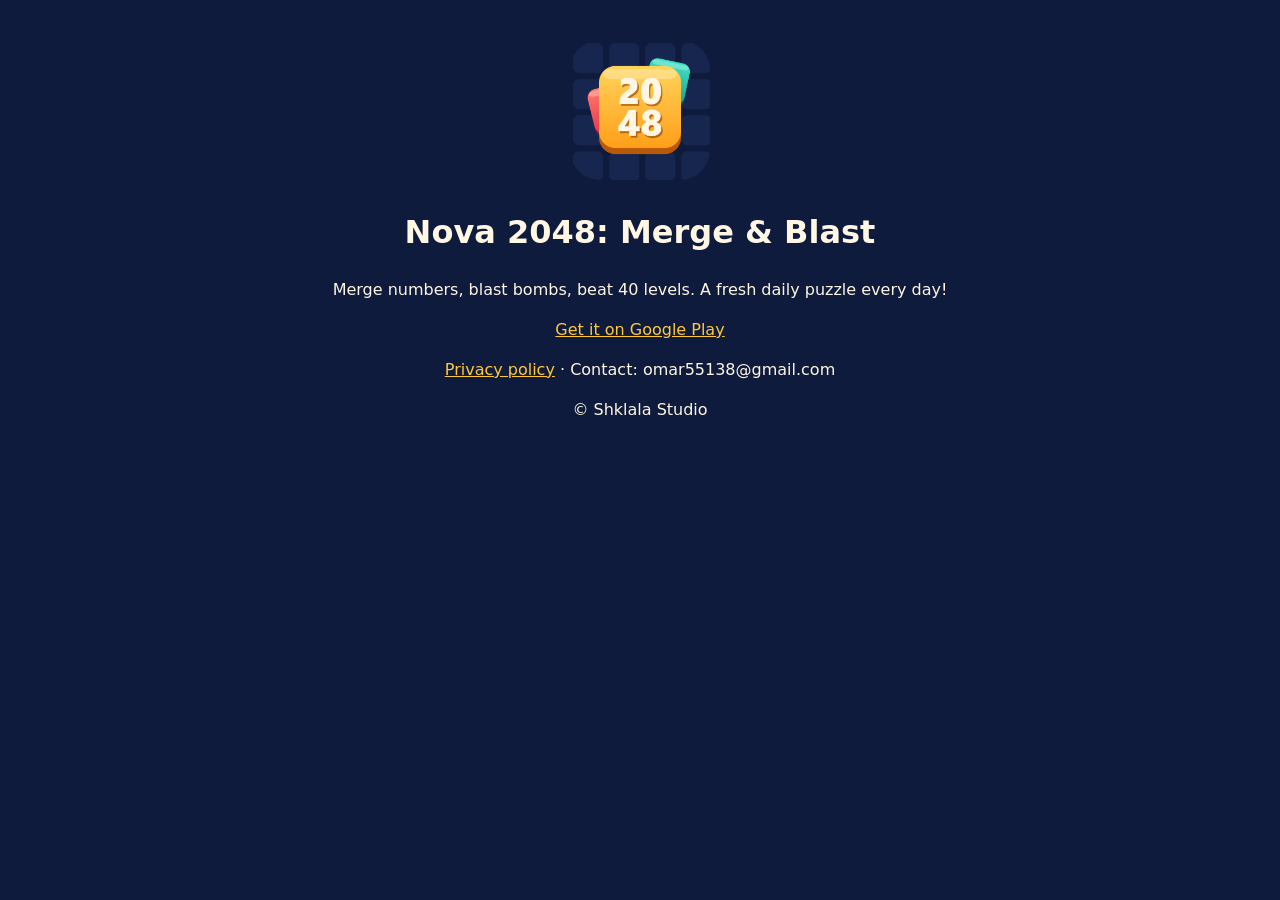
==== nova2048/index.html @ 2e2c461c "Shklala Studio site: app-ads.txt, Nova 2048 page, privacy policy" ====
<!doctype html><html lang="en"><head><meta charset="utf-8"><meta name="viewport" content="width=device-width,initial-scale=1"><title>Nova 2048 – Shklala Studio</title>
<style>body{margin:0;font:16px/1.5 system-ui,sans-serif;background:#0f1b3d;color:#fff6e3;text-align:center;padding:40px 16px}img{width:140px;border-radius:30px}a{color:#ffc83d}</style></head>
<body><img src="icon.png" alt="Nova 2048"><h1>Nova 2048: Merge &amp; Blast</h1><p>Merge numbers, blast bombs, beat 40 levels. A fresh daily puzzle every day!</p>
<p><a href="https://play.google.com/store/apps/details?id=com.shklala.nova2048">Get it on Google Play</a></p>
<p><a href="privacy.html">Privacy policy</a> · Contact: omar55138@gmail.com</p><p>© Shklala Studio</p></body></html>
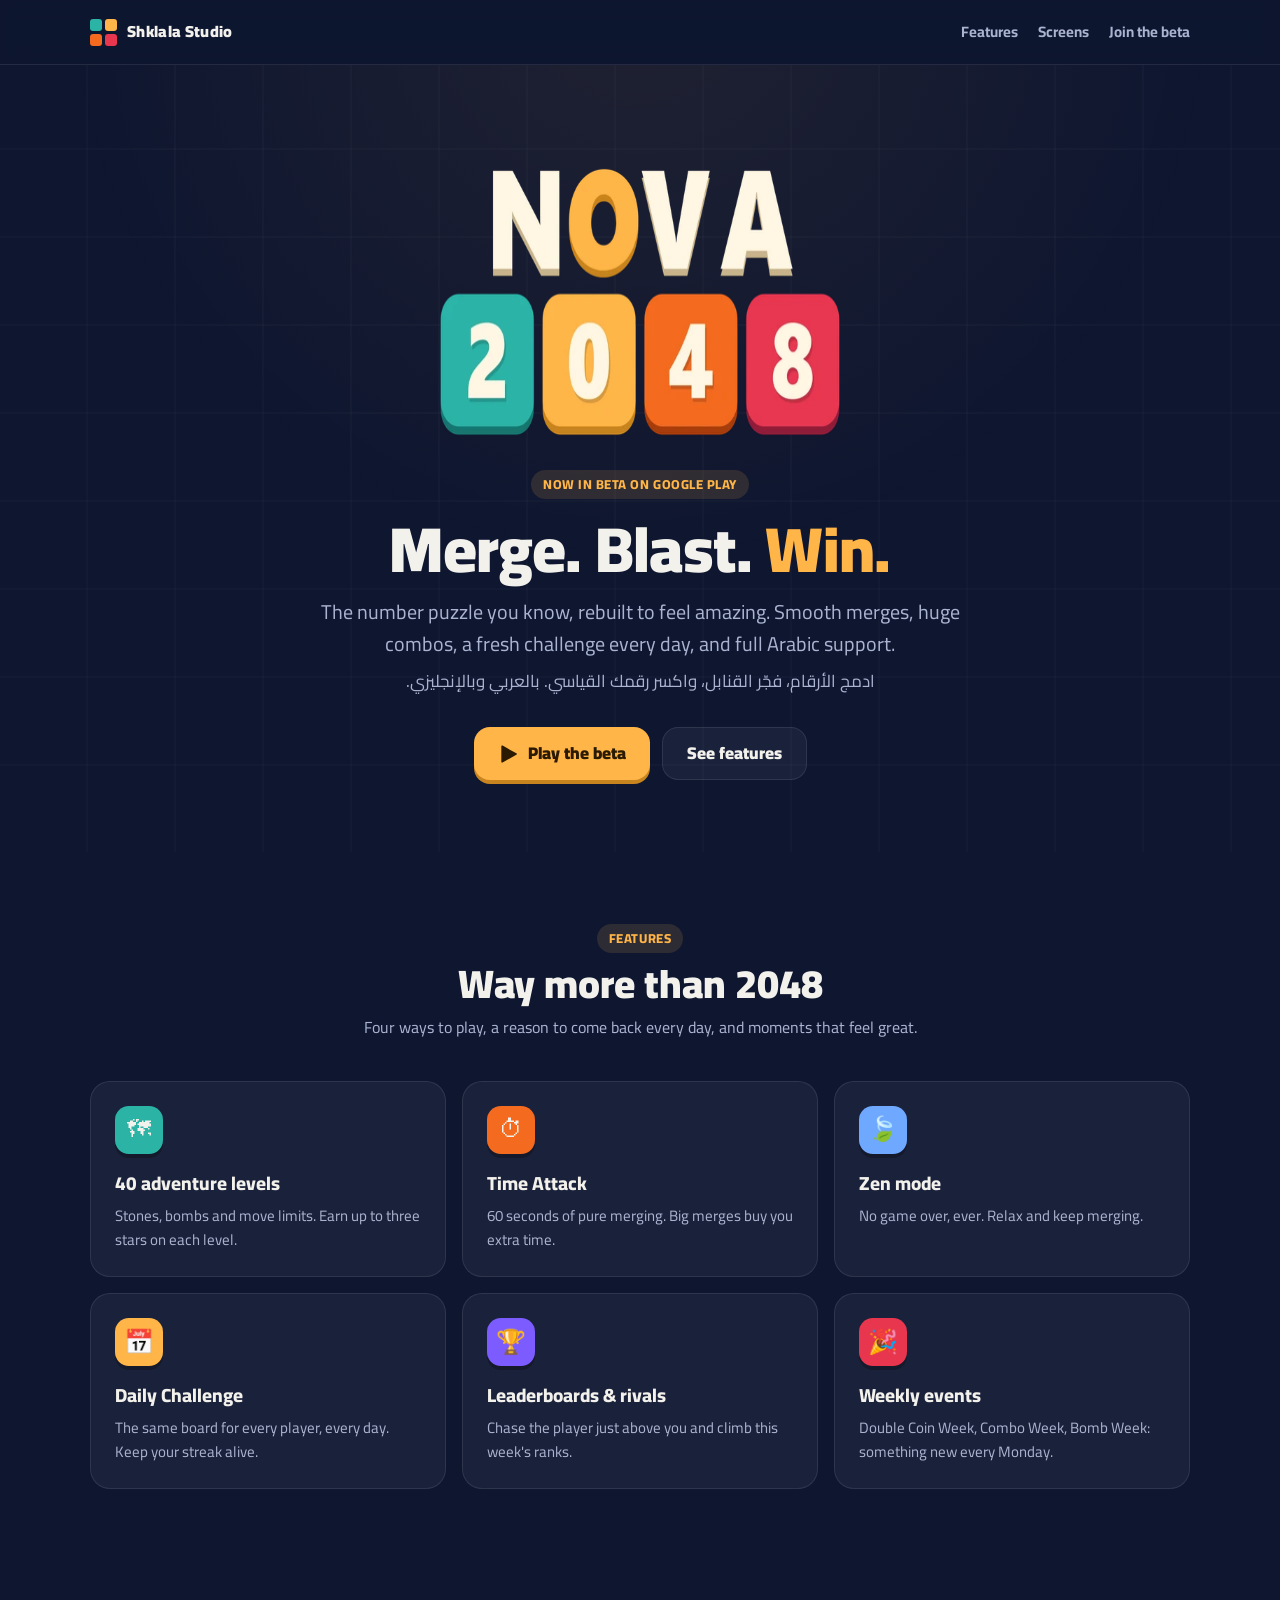
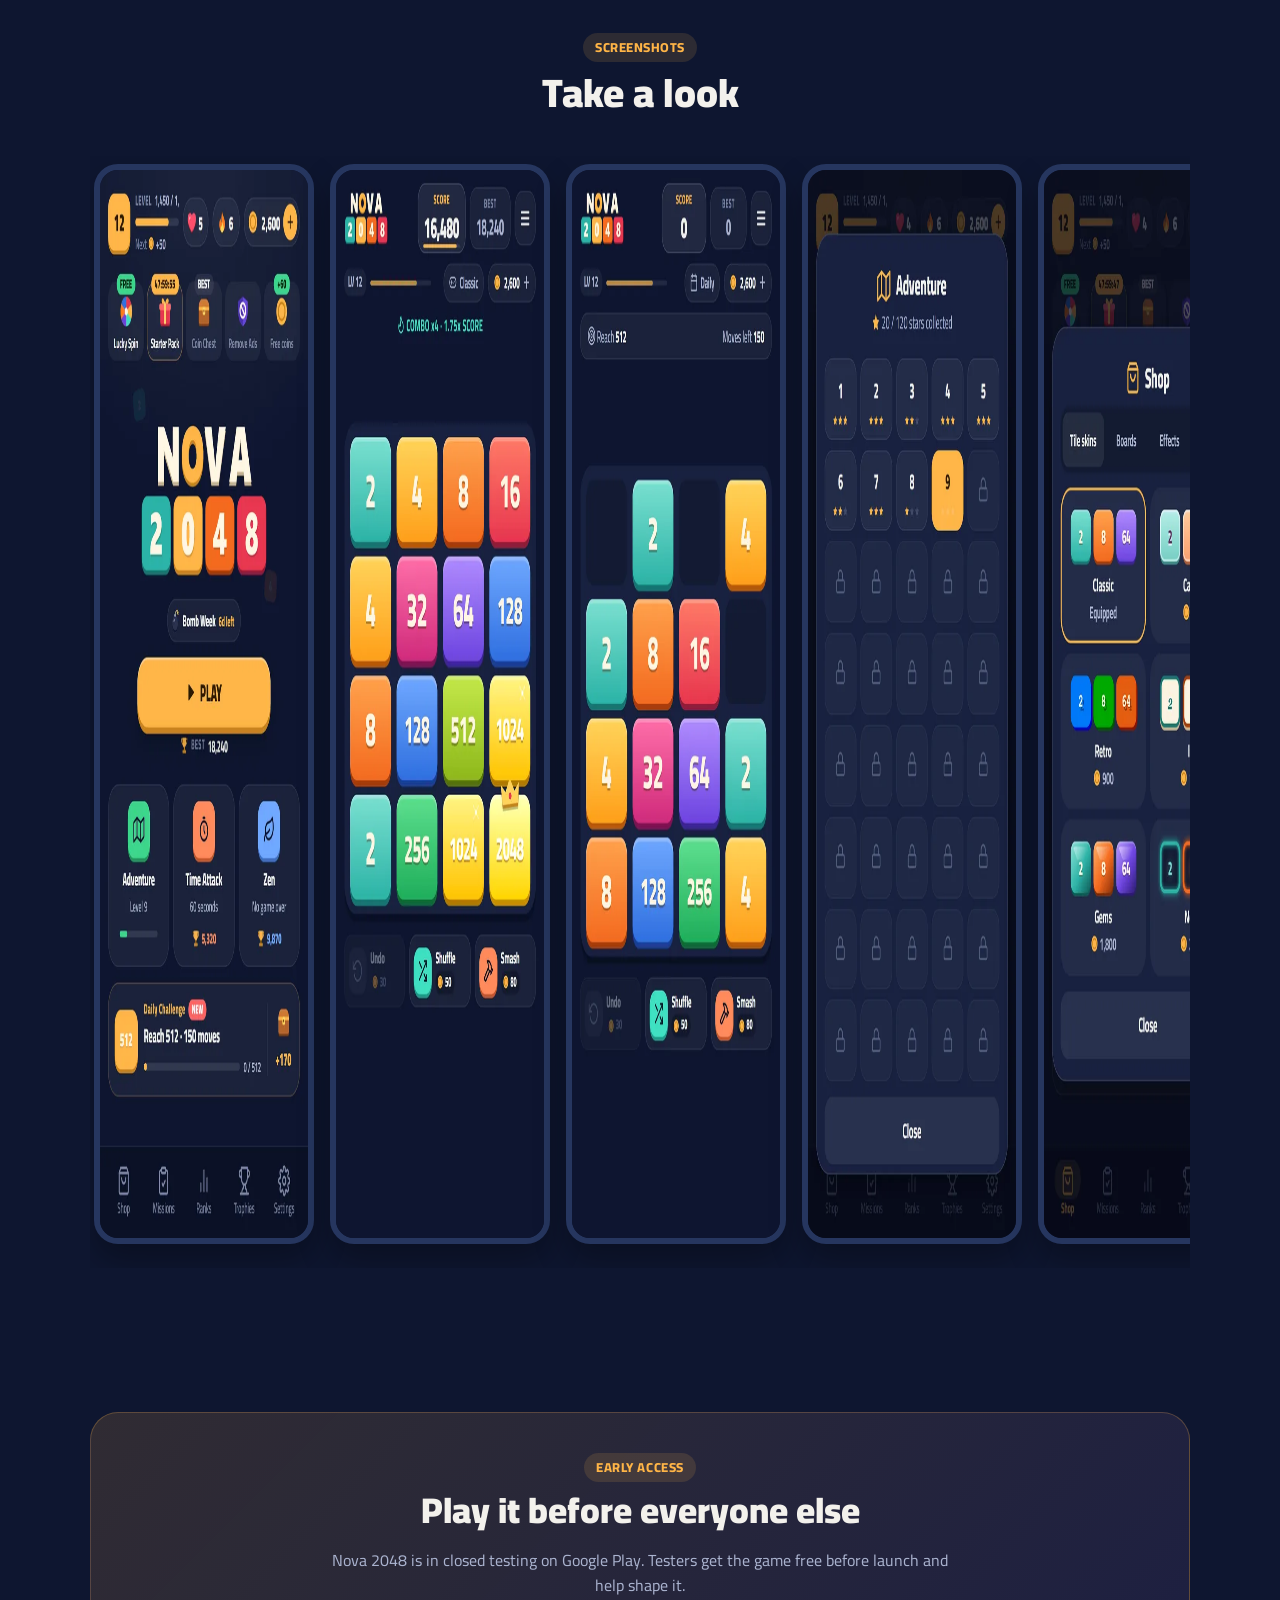
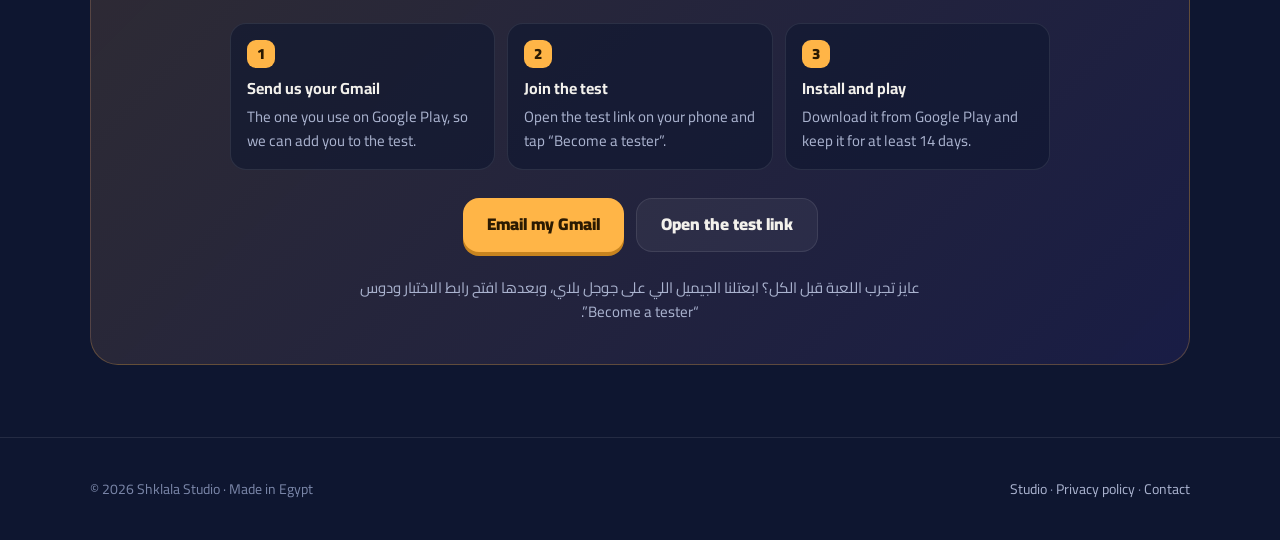
==== commit ae667aca: "Redesign studio site and Nova 2048 page New shared stylesheet in the game's palette, studio landing " ====
--- a/nova2048/index.html
+++ b/nova2048/index.html
@@ -1,5 +1,84 @@
-<!doctype html><html lang="en"><head><meta charset="utf-8"><meta name="viewport" content="width=device-width,initial-scale=1"><title>Nova 2048 – Shklala Studio</title>
-<style>body{margin:0;font:16px/1.5 system-ui,sans-serif;background:#0f1b3d;color:#fff6e3;text-align:center;padding:40px 16px}img{width:140px;border-radius:30px}a{color:#ffc83d}</style></head>
-<body><img src="icon.png" alt="Nova 2048"><h1>Nova 2048: Merge &amp; Blast</h1><p>Merge numbers, blast bombs, beat 40 levels. A fresh daily puzzle every day!</p>
-<p><a href="https://play.google.com/store/apps/details?id=com.shklala.nova2048">Get it on Google Play</a></p>
-<p><a href="privacy.html">Privacy policy</a> · Contact: omar55138@gmail.com</p><p>© Shklala Studio</p></body></html>
+<!doctype html>
+<html lang="en">
+<head>
+<meta charset="utf-8">
+<meta name="viewport" content="width=device-width,initial-scale=1">
+<title>Nova 2048: Merge Puzzle | Shklala Studio</title>
+<meta name="description" content="Nova 2048 is a bright, satisfying merge puzzle: smooth combos, a daily challenge, 40 adventure levels, weekly events and full Arabic support. Join the beta on Google Play.">
+<meta property="og:title" content="Nova 2048: Merge Puzzle">
+<meta property="og:description" content="Merge tiles, blast bombs and climb the ranks. Join the beta on Google Play.">
+<meta property="og:image" content="https://shklala.github.io/assets/nova-feature.png">
+<meta name="theme-color" content="#0e1630">
+<link rel="icon" href="icon.png">
+<link rel="preconnect" href="https://fonts.googleapis.com"><link rel="preconnect" href="https://fonts.gstatic.com" crossorigin>
+<link href="https://fonts.googleapis.com/css2?family=Cairo:wght@400;600;700;800;900&display=swap" rel="stylesheet">
+<link rel="stylesheet" href="../assets/site.css">
+</head>
+<body>
+<header class="top"><div class="wrap">
+  <a class="brand" href="../"><span class="mark"><i></i><i></i><i></i><i></i></span>Shklala Studio</a>
+  <nav class="nav"><a href="#features">Features</a><a href="#screens">Screens</a><a href="#beta">Join the beta</a></nav>
+</div></header>
+
+<main>
+  <div class="hero grid-bg"><div class="wrap">
+    <img src="../assets/nova-logo.webp" alt="Nova 2048" width="600" height="305" style="width:min(420px,86%);margin:0 auto 20px">
+    <span class="badge">NOW IN BETA ON GOOGLE PLAY</span>
+    <h1>Merge. Blast. <em>Win.</em></h1>
+    <p class="lead">The number puzzle you know, rebuilt to feel amazing. Smooth merges, huge combos, a fresh challenge every day, and full Arabic support.</p>
+    <p class="lead ar" dir="rtl" lang="ar" style="margin-top:8px;font-size:17px">ادمج الأرقام، فجّر القنابل، واكسر رقمك القياسي. بالعربي وبالإنجليزي.</p>
+    <div class="cta-row">
+      <a class="btn" href="#beta"><svg viewBox="0 0 24 24" fill="currentColor" aria-hidden="true"><path d="M4 2.8v18.4a1 1 0 0 0 1.5.86L22 12.9a1 1 0 0 0 0-1.72L5.5 1.94A1 1 0 0 0 4 2.8z"/></svg>Play the beta</a>
+      <a class="btn alt" href="#features">See features</a>
+    </div>
+  </div></div>
+
+  <section id="features"><div class="wrap">
+    <div class="sec-head"><span class="badge">FEATURES</span><h2>Way more than 2048</h2><p>Four ways to play, a reason to come back every day, and moments that feel great.</p></div>
+    <div class="features">
+      <div class="feat"><div class="ic" style="background:var(--teal)">🗺</div><h3>40 adventure levels</h3><p>Stones, bombs and move limits. Earn up to three stars on each level.</p></div>
+      <div class="feat"><div class="ic" style="background:var(--orange)">⏱</div><h3>Time Attack</h3><p>60 seconds of pure merging. Big merges buy you extra time.</p></div>
+      <div class="feat"><div class="ic" style="background:#6fa8ff">🍃</div><h3>Zen mode</h3><p>No game over, ever. Relax and keep merging.</p></div>
+      <div class="feat"><div class="ic" style="background:var(--accent)">📅</div><h3>Daily Challenge</h3><p>The same board for every player, every day. Keep your streak alive.</p></div>
+      <div class="feat"><div class="ic" style="background:var(--violet)">🏆</div><h3>Leaderboards &amp; rivals</h3><p>Chase the player just above you and climb this week's ranks.</p></div>
+      <div class="feat"><div class="ic" style="background:var(--red)">🎉</div><h3>Weekly events</h3><p>Double Coin Week, Combo Week, Bomb Week: something new every Monday.</p></div>
+    </div>
+  </div></section>
+
+  <section id="screens"><div class="wrap">
+    <div class="sec-head"><span class="badge">SCREENSHOTS</span><h2>Take a look</h2></div>
+    <div class="shots">
+      <img src="shots/01-home.webp" alt="Home screen with level, rewards and game modes" loading="lazy" width="540" height="1080">
+      <img src="shots/02-gameplay.webp" alt="Gameplay with a big combo" loading="lazy" width="540" height="1080">
+      <img src="shots/03-daily.webp" alt="Daily Challenge" loading="lazy" width="540" height="1080">
+      <img src="shots/04-adventure.webp" alt="Adventure level map" loading="lazy" width="540" height="1080">
+      <img src="shots/05-effects.webp" alt="Tile skins shop" loading="lazy" width="540" height="1080">
+      <img src="shots/06-arabic.webp" alt="Home screen in Arabic" loading="lazy" width="540" height="1080">
+    </div>
+  </div></section>
+
+  <section id="beta"><div class="wrap">
+    <div class="panel">
+      <span class="badge">EARLY ACCESS</span>
+      <h2>Play it before everyone else</h2>
+      <p>Nova 2048 is in closed testing on Google Play. Testers get the game free before launch and help shape it.</p>
+      <div class="steps">
+        <div><span class="n">1</span><b>Send us your Gmail</b>The one you use on Google Play, so we can add you to the test.</div>
+        <div><span class="n">2</span><b>Join the test</b>Open the test link on your phone and tap “Become a tester”.</div>
+        <div><span class="n">3</span><b>Install and play</b>Download it from Google Play and keep it for at least 14 days.</div>
+      </div>
+      <div class="cta-row" style="display:flex;flex-wrap:wrap;gap:12px;justify-content:center">
+        <a class="btn" href="mailto:omar55138@gmail.com?subject=Nova%202048%20beta%20tester&body=Hi!%20Please%20add%20me%20to%20the%20Nova%202048%20test.%20My%20Google%20Play%20Gmail%20is%3A%20">Email my Gmail</a>
+        <a class="btn alt" href="https://play.google.com/apps/testing/com.shklala.nova2048">Open the test link</a>
+      </div>
+      <p class="ar" dir="rtl" lang="ar" style="margin:24px auto 0;font-size:15px">عايز تجرب اللعبة قبل الكل؟ ابعتلنا الجيميل اللي على جوجل بلاي، وبعدها افتح رابط الاختبار ودوس “Become a tester”.</p>
+    </div>
+  </div></section>
+</main>
+
+<footer><div class="wrap">
+  <span>© 2026 Shklala Studio · Made in Egypt</span>
+  <span><a href="../">Studio</a> · <a href="privacy.html">Privacy policy</a> · <a href="mailto:omar55138@gmail.com">Contact</a></span>
+</div></footer>
+</body>
+</html>
--- a/assets/site.css
+++ b/assets/site.css
@@ -0,0 +1,115 @@
+/* Shklala Studio — shared styles. Same palette as Nova 2048: midnight board, cream text, amber accent, tile colours. */
+:root{
+  --bg:#0e1630; --bg2:#17213f; --surface:rgba(255,255,255,.05); --line:rgba(255,255,255,.09);
+  --text:#f3f1ec; --text-2:#aab3cf; --text-3:#7a86a8; --accent:#ffb547; --accent-lip:#c8841f; --ink:#2b1a02;
+  --teal:#2bb3a6; --orange:#f46a1f; --red:#e8364f; --violet:#7c5cff;
+  --r:20px; --font:"Cairo",system-ui,-apple-system,"Segoe UI",Roboto,sans-serif;
+}
+*{box-sizing:border-box}
+html{scroll-behavior:smooth}
+body{margin:0;font:16px/1.6 var(--font);color:var(--text);background:var(--bg);-webkit-font-smoothing:antialiased}
+a{color:var(--accent);text-decoration:none}
+a:hover{text-decoration:underline}
+img{max-width:100%;display:block}
+.wrap{width:min(1100px,100% - 32px);margin-inline:auto}
+
+/* faint board grid behind the hero */
+.grid-bg{position:relative;overflow:hidden}
+.grid-bg::before{content:"";position:absolute;inset:0;pointer-events:none;opacity:.55;
+  background:radial-gradient(circle at 50% -10%,rgba(255,181,71,.14),transparent 55%),
+    repeating-linear-gradient(0deg,transparent 0 86px,rgba(255,255,255,.035) 86px 88px),
+    repeating-linear-gradient(90deg,transparent 0 86px,rgba(255,255,255,.035) 86px 88px)}
+.grid-bg>*{position:relative}
+
+/* header */
+.top{position:sticky;top:0;z-index:10;background:rgba(14,22,48,.82);backdrop-filter:blur(10px);border-bottom:1px solid var(--line)}
+.top .wrap{display:flex;align-items:center;gap:16px;min-height:64px}
+.brand{display:flex;align-items:center;gap:10px;color:var(--text);font-weight:900;letter-spacing:.02em}
+.brand:hover{text-decoration:none}
+.mark{display:grid;grid-template-columns:repeat(2,12px);gap:3px}
+.mark i{width:12px;height:12px;border-radius:3px;display:block}
+.mark i:nth-child(1){background:var(--teal)}.mark i:nth-child(2){background:var(--accent)}
+.mark i:nth-child(3){background:var(--orange)}.mark i:nth-child(4){background:var(--red)}
+.nav{margin-inline-start:auto;display:flex;gap:20px;font-weight:700;font-size:15px}
+.nav a{color:var(--text-2)}
+.nav a:hover{color:var(--text);text-decoration:none}
+
+/* buttons */
+.btn{display:inline-flex;align-items:center;justify-content:center;gap:10px;min-height:52px;padding:12px 24px;border-radius:16px;
+  background:var(--accent);color:var(--ink);font-weight:900;font-size:17px;box-shadow:0 4px 0 var(--accent-lip);transition:transform .1s,box-shadow .1s}
+.btn:hover{text-decoration:none;transform:translateY(-1px)}
+.btn:active{transform:translateY(3px);box-shadow:0 1px 0 var(--accent-lip)}
+.btn.alt{background:var(--surface);color:var(--text);border:1px solid var(--line);box-shadow:none}
+.btn svg{width:20px;height:20px}
+.badge{display:inline-flex;align-items:center;gap:6px;padding:4px 12px;border-radius:999px;background:rgba(255,181,71,.13);color:var(--accent);font-weight:800;font-size:13px;letter-spacing:.04em}
+
+/* hero */
+.hero{padding:80px 0 72px;text-align:center}
+.hero h1{margin:16px 0 12px;font-size:clamp(36px,6vw,64px);line-height:1.08;font-weight:900;letter-spacing:-.01em}
+.hero h1 em{font-style:normal;color:var(--accent)}
+.hero p.lead{margin:0 auto;max-width:640px;font-size:clamp(17px,2.2vw,20px);color:var(--text-2)}
+.hero .cta-row{display:flex;flex-wrap:wrap;justify-content:center;gap:12px;margin-top:32px}
+.tiles{display:flex;justify-content:center;gap:12px;margin:0 auto 24px}
+.tiles span{display:grid;place-items:center;width:64px;height:64px;border-radius:16px;font-weight:900;font-size:30px;color:#fff6e3;
+  box-shadow:0 6px 0 rgba(0,0,0,.28);animation:pop .7s cubic-bezier(.3,1.5,.5,1) backwards}
+.tiles span:nth-child(1){background:var(--teal)}.tiles span:nth-child(2){background:var(--accent);animation-delay:.08s}
+.tiles span:nth-child(3){background:var(--orange);animation-delay:.16s}.tiles span:nth-child(4){background:var(--red);animation-delay:.24s}
+@keyframes pop{0%{transform:translateY(-24px) scale(.5);opacity:0}100%{transform:none;opacity:1}}
+
+/* sections */
+section{padding:72px 0}
+.sec-head{text-align:center;margin-bottom:40px}
+.sec-head h2{margin:8px 0 8px;font-size:clamp(28px,4vw,40px);font-weight:900;line-height:1.15}
+.sec-head p{margin:0 auto;max-width:600px;color:var(--text-2)}
+
+/* game card (studio page) */
+.game{display:grid;grid-template-columns:1.1fr 1fr;gap:40px;align-items:center;padding:32px;border-radius:28px;background:var(--bg2);border:1px solid var(--line)}
+.game img.logo{width:min(320px,100%)}
+.game h3{margin:20px 0 8px;font-size:28px;font-weight:900}
+.game p{color:var(--text-2);margin:0 0 20px}
+.game .phones{display:flex;gap:14px;justify-content:center}
+.game .phones img{width:46%;max-width:220px;border-radius:22px;border:6px solid #26365f;box-shadow:0 20px 40px rgba(0,0,0,.35)}
+.game .phones img:nth-child(2){transform:translateY(28px)}
+.tags{display:flex;flex-wrap:wrap;gap:8px;margin-bottom:24px}
+.tags span{padding:4px 12px;border-radius:999px;background:var(--surface);border:1px solid var(--line);font-size:14px;font-weight:700;color:var(--text-2)}
+
+/* feature grid */
+.features{display:grid;grid-template-columns:repeat(3,1fr);gap:16px}
+.feat{padding:24px;border-radius:var(--r);background:var(--surface);border:1px solid var(--line)}
+.feat .ic{display:grid;place-items:center;width:48px;height:48px;border-radius:14px;margin-bottom:14px;font-size:24px;box-shadow:0 4px 0 rgba(0,0,0,.25)}
+.feat h3{margin:0 0 6px;font-size:19px;font-weight:800}
+.feat p{margin:0;color:var(--text-2);font-size:15px}
+
+/* screenshot strip */
+.shots{display:flex;gap:16px;overflow-x:auto;padding:8px 4px 24px;scroll-snap-type:x mandatory;scrollbar-width:thin}
+.shots img{flex:none;width:220px;border-radius:24px;border:6px solid #26365f;scroll-snap-align:center;box-shadow:0 16px 32px rgba(0,0,0,.3)}
+
+/* beta / contact panel */
+.panel{padding:40px;border-radius:28px;text-align:center;background:linear-gradient(135deg,rgba(255,181,71,.14),rgba(124,92,255,.10));border:1px solid rgba(255,181,71,.25)}
+.panel h2{margin:0 0 8px;font-size:clamp(26px,3.5vw,36px);font-weight:900}
+.panel p{margin:0 auto 24px;max-width:620px;color:var(--text-2)}
+.steps{display:grid;grid-template-columns:repeat(3,1fr);gap:12px;margin:0 auto 28px;max-width:820px;text-align:start}
+.steps div{padding:16px;border-radius:16px;background:rgba(14,22,48,.6);border:1px solid var(--line);font-size:15px;color:var(--text-2)}
+.steps b{display:block;color:var(--text);font-size:16px;margin-bottom:4px}
+.steps .n{display:inline-grid;place-items:center;width:28px;height:28px;border-radius:9px;background:var(--accent);color:var(--ink);font-weight:900;margin-bottom:8px}
+
+/* footer */
+footer{padding:40px 0;border-top:1px solid var(--line);color:var(--text-3);font-size:14px}
+footer .wrap{display:flex;flex-wrap:wrap;gap:16px;align-items:center;justify-content:space-between}
+footer a{color:var(--text-2)}
+
+[dir=rtl] .ar{font-family:var(--font)}
+.ar{font-family:"Cairo",sans-serif}
+
+@media (max-width:820px){
+  .game{grid-template-columns:1fr;padding:24px;text-align:center}
+  .game .tags{justify-content:center}
+  .features,.steps{grid-template-columns:1fr}
+  .nav{gap:14px;font-size:14px}
+  .hero{padding:56px 0 48px}
+  section{padding:56px 0}
+  .panel{padding:28px 20px}
+}
+@media (prefers-reduced-motion:reduce){ .tiles span{animation:none} html{scroll-behavior:auto} }
+.brand,.nav a{white-space:nowrap}
+@media (max-width:560px){ .nav a:not(:last-child){display:none} .nav a:last-child{color:var(--accent)} }
